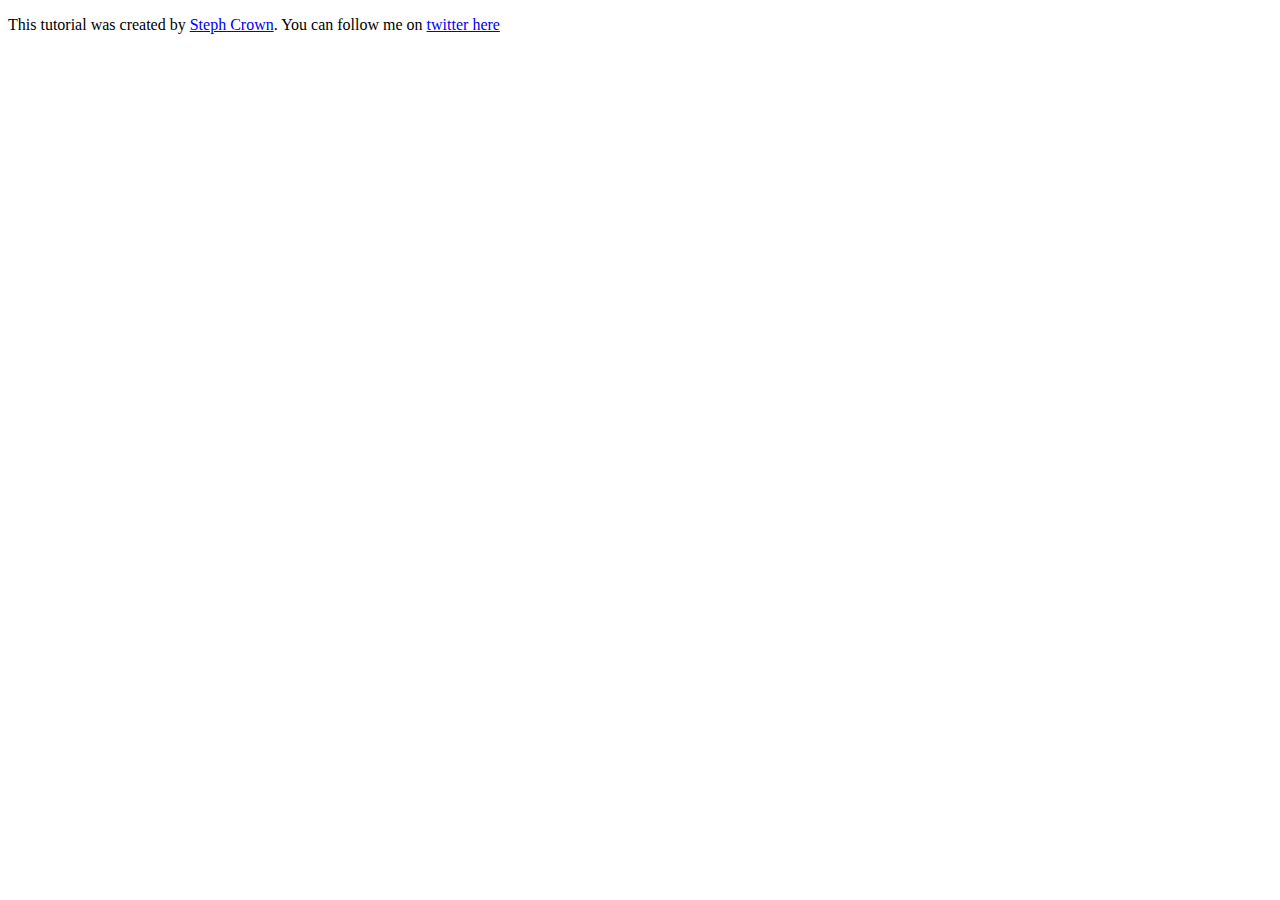
==== starter-files/index.html @ 502764fd "First commit" ====
<!DOCTYPE html>
<html lang="en">
    <head>
        <meta charset="UTF-8" />
        <meta http-equiv="X-UA-Compatible" content="IE=edge" />
        <meta name="viewport" content="width=device-width, initial-scale=1.0" />
        <link rel="manifest" href="./manifest.json" />
        <meta name="theme-color" content="#F7CA00" />
        <link
            rel="shortcut icon"
            href="./assets/logo192.png"
            type="image/x-icon"
        />
        <link rel="apple-touch-icon" href="./assets/logo192.png" />
        <title>PWA</title>
    </head>
    <body>
        <footer>
            <p>
                This tutorial was created by
                <a href="https://stephcrown.com">Steph Crown</a>. You can follow
                me on <a href="https://twitter.com/steph-crown">twitter here</a>
            </p>
        </footer>
        <script src="./index.js"></script>
    </body>
</html>
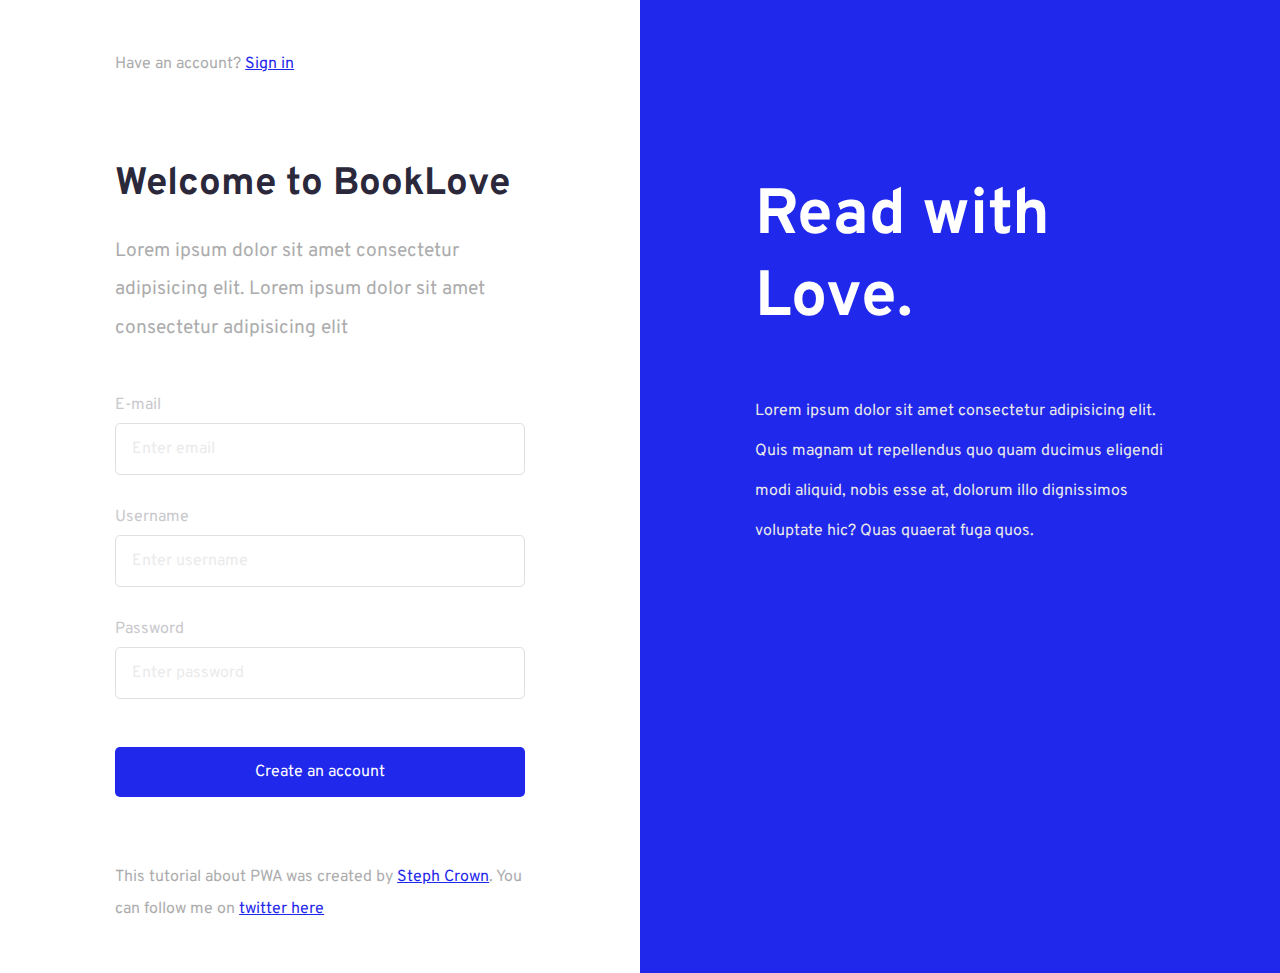
==== commit 96200242: "created the styles" ====
--- a/starter-files/index.html
+++ b/starter-files/index.html
@@ -12,16 +12,71 @@
             type="image/x-icon"
         />
         <link rel="apple-touch-icon" href="./assets/logo192.png" />
+
+        <link rel="stylesheet" href="./css/index.css" />
+        <link rel="preconnect" href="https://fonts.googleapis.com" />
+        <link rel="preconnect" href="https://fonts.gstatic.com" crossorigin />
+        <link
+            href="https://fonts.googleapis.com/css2?family=Overpass:wght@300;400;600;700&display=swap"
+            rel="stylesheet"
+        />
         <title>PWA</title>
     </head>
     <body>
-        <footer>
-            <p>
-                This tutorial was created by
-                <a href="https://stephcrown.com">Steph Crown</a>. You can follow
-                me on <a href="https://twitter.com/steph-crown">twitter here</a>
-            </p>
-        </footer>
+        <section>
+            <div class="left">
+                <p class="header">Have an account? <a href="#">Sign in</a></p>
+                <h2>Welcome to BookLove</h2>
+                <p class="desc">
+                    Lorem ipsum dolor sit amet consectetur adipisicing elit.
+                    Lorem ipsum dolor sit amet consectetur adipisicing elit
+                </p>
+                <form action="">
+                    <label for="email">
+                        E-mail<input
+                            placeholder="Enter email"
+                            type="text"
+                            id="email"
+                        />
+                    </label>
+                    <label for="password">
+                        Username<input
+                            placeholder="Enter username"
+                            type="password"
+                            id="password"
+                        />
+                    </label>
+                    <label for="password">
+                        Password<input
+                            placeholder="Enter password"
+                            type="password"
+                            id="password"
+                        />
+                    </label>
+                    <button>Create an account</button>
+                </form>
+                <footer>
+                    <p>
+                        This tutorial about PWA was created by
+                        <a href="https://stephcrown.com">Steph Crown</a>. You
+                        can follow me on
+                        <a href="https://twitter.com/steph-crown"
+                            >twitter here</a
+                        >
+                    </p>
+                </footer>
+            </div>
+            <div class="right">
+                <h1>Read with <br />Love.</h1>
+                <p>
+                    Lorem ipsum dolor sit amet consectetur adipisicing elit.
+                    Quis magnam ut repellendus quo quam ducimus eligendi modi
+                    aliquid, nobis esse at, dolorum illo dignissimos voluptate
+                    hic? Quas quaerat fuga quos.
+                </p>
+            </div>
+        </section>
+
         <script src="./index.js"></script>
     </body>
 </html>
--- a/starter-files/css/index.css
+++ b/starter-files/css/index.css
@@ -0,0 +1,156 @@
+* {
+    margin: 0;
+    padding: 0;
+    box-sizing: border-box;
+    font-family: "Overpass", Tahoma, sans-serif;
+}
+
+section {
+    display: flex;
+    justify-content: space-between;
+    width: 100%;
+}
+
+section > div {
+    width: 50%;
+    padding: 3em calc(0.09 * 100vw);
+    min-height: 100vh;
+}
+
+p {
+    font-size: 1em;
+    line-height: 200%;
+}
+
+div.left {
+    position: relative;
+}
+
+div.left p {
+    color: #acacad;
+}
+
+p.header {
+    margin-bottom: 5em;
+}
+
+div.right {
+    color: white;
+    background-color: #1f28eb;
+}
+
+h2 {
+    font-size: 2.4em;
+    color: #2a283a;
+    margin-bottom: 0.6em;
+}
+
+p.desc {
+    font-size: 1.2em;
+}
+
+form {
+    margin-top: 3em;
+}
+
+a {
+    color: #1f28eb;
+}
+
+label {
+    width: 100%;
+    display: block;
+    color: #c9c8cd;
+    margin: 2em 0;
+}
+
+input {
+    display: block;
+    width: 100%;
+    margin-top: 8px;
+    font-size: 1em;
+    padding: 15px 16px;
+    border-radius: 5px;
+    outline: none;
+
+    border: 1px solid #dfdee0;
+    color: #999;
+    transition: 1s;
+}
+
+::placeholder {
+    /* Chrome, Firefox, Opera, Safari 10.1+ */
+    color: #ebeaeb;
+    opacity: 1; /* Firefox */
+}
+
+:-ms-input-placeholder {
+    /* Internet Explorer 10-11 */
+    color: #ebeaeb;
+}
+
+::-ms-input-placeholder {
+    /* Microsoft Edge */
+    color: #ebeaeb;
+}
+
+input:active,
+input:focus {
+    border-color: #1f28eb;
+}
+
+button {
+    width: 100%;
+    background: #1f28eb;
+    color: white;
+    border: none;
+    outline: none;
+    padding: 15px 16px;
+    border-radius: 5px;
+    font-size: 1em;
+    margin-top: 1em;
+}
+
+footer {
+    margin-top: 4em;
+}
+
+div.right h1 {
+    font-size: 4em;
+    margin-top: 2em;
+    font-weight: 700;
+    margin-bottom: 0.8em;
+}
+
+div.right p {
+    color: #e9e9e9;
+    line-height: 250%;
+}
+
+@media (max-width: 900px) {
+    div.right h1 {
+        font-size: 3em;
+    }
+}
+
+@media (max-width: 700px) {
+    section {
+        flex-direction: column;
+    }
+    section > div {
+        width: 100%;
+    }
+    div.right {
+        display: none;
+    }
+}
+
+@media (max-width: 500px) {
+    p.header {
+        margin-bottom: 3em;
+    }
+
+    p.desc {
+        font-size: 1em;
+    }
+}
